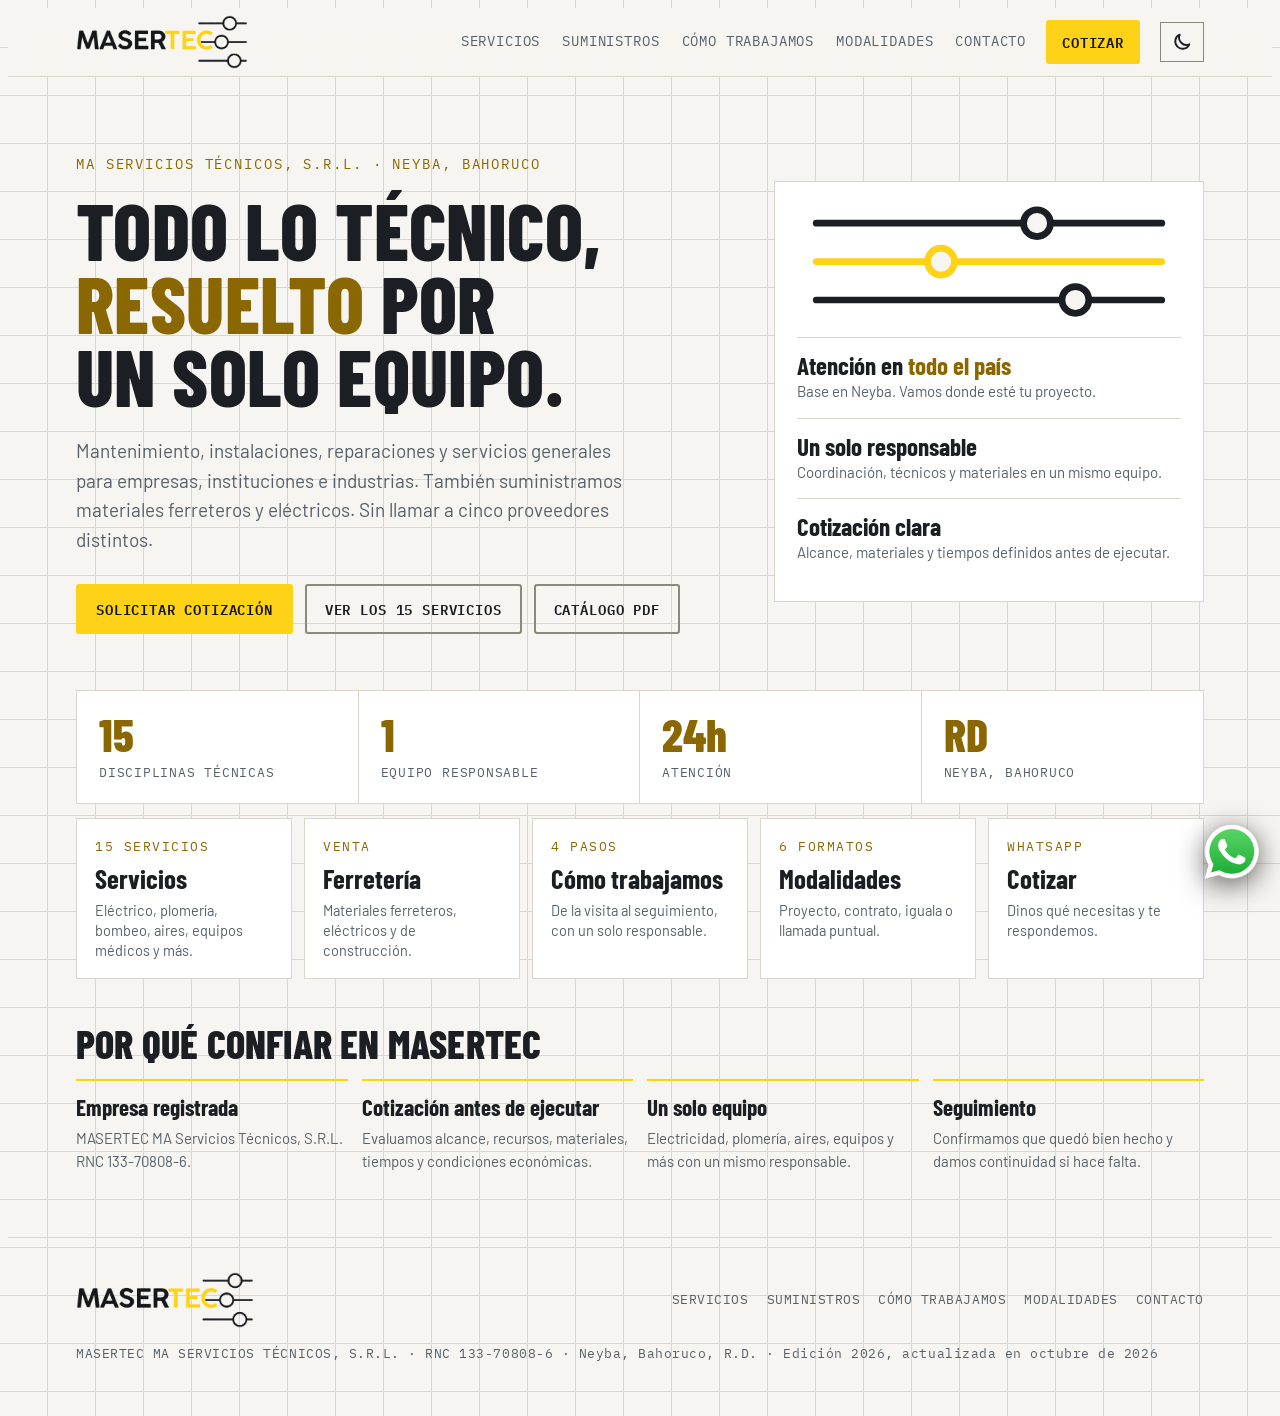
==== index.html @ 75957392 "Primera versión del sitio de MASERTEC Sitio multipágina (inicio, servicios, suministros, cómo trabaj" ====
<!doctype html>
<html lang="es">
<head>
<meta charset="utf-8">
<meta name="viewport" content="width=device-width,initial-scale=1,viewport-fit=cover">
<title>MASERTEC | Servicios técnicos y suministros en Neyba, Bahoruco</title>
<meta name="description" content="Mantenimiento eléctrico, plomería, aires acondicionados, bombas, soldadura y suministro de materiales ferreteros y eléctricos. Atención las 24 horas desde Neyba, Bahoruco, para todo el país.">
<link rel="canonical" href="https://TU-DOMINIO.netlify.app/">
<meta name="theme-color" content="#14171a">
<meta property="og:type" content="website">
<meta property="og:locale" content="es_DO">
<meta property="og:site_name" content="MASERTEC MA Servicios Técnicos">
<meta property="og:title" content="MASERTEC | Servicios técnicos y suministros en Neyba, Bahoruco">
<meta property="og:description" content="Mantenimiento eléctrico, plomería, aires acondicionados, bombas, soldadura y suministro de materiales ferreteros y eléctricos. Atención las 24 horas desde Neyba, Bahoruco, para todo el país.">
<meta property="og:url" content="https://TU-DOMINIO.netlify.app/">
<meta property="og:image" content="https://TU-DOMINIO.netlify.app/og-image.png">
<meta property="og:image:width" content="1200">
<meta property="og:image:height" content="630">
<meta name="twitter:card" content="summary_large_image">
<link rel="icon" type="image/png" href="favicon.png">
<link rel="apple-touch-icon" href="apple-touch-icon.png">
<script>try{var t=localStorage.getItem("mt-theme");if(t==="light"||t==="dark")document.documentElement.setAttribute("data-theme",t);}catch(e){}</script>
<link rel="preconnect" href="https://fonts.googleapis.com">
<link rel="preconnect" href="https://fonts.gstatic.com" crossorigin>
<link rel="stylesheet" href="https://fonts.googleapis.com/css2?family=Barlow+Condensed:wght@600;700;800&family=Barlow:wght@400;500;600&family=IBM+Plex+Mono:wght@400;500;600&display=swap">
<link rel="stylesheet" href="style.css">
<script type="application/ld+json">{"@context": "https://schema.org", "@type": "LocalBusiness", "name": "MASERTEC MA Servicios Técnicos, S.R.L.", "url": "https://TU-DOMINIO.netlify.app/", "logo": "https://TU-DOMINIO.netlify.app/logo-masertec-claro.png", "image": "https://TU-DOMINIO.netlify.app/og-image.png", "description": "Mantenimiento eléctrico, plomería, aires acondicionados, bombas, soldadura y suministro de materiales ferreteros y eléctricos. Atención las 24 horas desde Neyba, Bahoruco, para todo el país.", "telephone": "+1-829-365-7007", "email": "masertecma@gmail.com", "taxID": "133-70808-6", "address": {"@type": "PostalAddress", "streetAddress": "Calle San Bartolomé", "addressLocality": "Neyba", "addressRegion": "Bahoruco", "addressCountry": "DO"}, "areaServed": {"@type": "Country", "name": "República Dominicana"}, "openingHoursSpecification": {"@type": "OpeningHoursSpecification", "dayOfWeek": ["Monday", "Tuesday", "Wednesday", "Thursday", "Friday", "Saturday", "Sunday"], "opens": "00:00", "closes": "23:59"}}</script>
</head>
<body data-page="inicio">
<a class="skip" id="skip" href="#principal">Saltar al contenido</a>
<div class="sr" id="live" aria-live="polite"></div>

<header class="top">
  <div class="wrap">
    <a class="logo" href="index.html" aria-label="MASERTEC, ir al inicio">
      <img class="logo-img logo-d" src="logo-masertec.png" width="468" height="147" alt="MASERTEC">
      <img class="logo-img logo-l" src="logo-masertec-claro.png" width="468" height="147" alt="MASERTEC">
    </a>
    <nav class="nav" id="nav" aria-label="Secciones">
      <a href="servicios.html">Servicios</a><a href="suministros.html">Suministros</a><a href="como-trabajamos.html">Cómo trabajamos</a><a href="modalidades.html">Modalidades</a><a href="contacto.html">Contacto</a>
    </nav>
    <a class="btn" href="contacto.html">Cotizar</a>
    <button class="icon-btn" id="theme-btn" type="button" aria-label="Cambiar a modo claro"></button>
    <button class="menu-btn" id="menu-btn" type="button" aria-expanded="false" aria-controls="nav" aria-label="Abrir menú">
      <svg viewBox="0 0 24 24" width="22" height="22" fill="none" stroke="currentColor" stroke-width="2" stroke-linecap="round" aria-hidden="true"><path d="M4 7h16M4 12h16M4 17h16"/></svg>
    </button>
  </div>
</header>

<main id="principal" tabindex="-1">
  <div class="hero" id="inicio">
    <div class="wrap">
      <div class="grid">
        <div>
          <span class="eyebrow">MA Servicios Técnicos, S.R.L. · Neyba, Bahoruco</span>
          <h1>Todo lo técnico, <em>resuelto</em> por un solo equipo.</h1>
          <p class="lead">Mantenimiento, instalaciones, reparaciones y servicios generales para empresas, instituciones e industrias. También suministramos materiales ferreteros y eléctricos. Sin llamar a cinco proveedores distintos.</p>
          <div class="cta">
            <a class="btn" href="contacto.html">Solicitar cotización</a>
            <a class="btn ghost" href="servicios.html">Ver los 15 servicios</a>
            <a class="btn ghost pdf-dl" href="catalogo-masertec.pdf" target="_blank" rel="noopener">Catálogo PDF</a>
          </div>
        </div>
        <aside class="hero-card" aria-label="Respaldo de MASERTEC">
          <svg class="sliders" viewBox="0 0 400 120" role="img" aria-label="Controles deslizantes, símbolo de MASERTEC">
            <line x1="20" y1="20" x2="380" y2="20"/><circle class="k" cx="250" cy="20" r="14"/>
            <line class="acc" x1="20" y1="60" x2="380" y2="60"/><circle class="k k2 acc" cx="150" cy="60" r="14"/>
            <line x1="20" y1="100" x2="380" y2="100"/><circle class="k k3" cx="290" cy="100" r="14"/>
          </svg>
          <ul class="claims">
            <li><b>Atención en <em>todo el país</em></b><span>Base en Neyba. Vamos donde esté tu proyecto.</span></li>
            <li><b>Un solo responsable</b><span>Coordinación, técnicos y materiales en un mismo equipo.</span></li>
            <li><b>Cotización clara</b><span>Alcance, materiales y tiempos definidos antes de ejecutar.</span></li>
          </ul>
        </aside>
      </div>
      <div class="stats">
        <div class="stat"><b>15</b><span>disciplinas técnicas</span></div>
        <div class="stat"><b>1</b><span>equipo responsable</span></div>
        <div class="stat"><b>24h</b><span>atención</span></div>
        <div class="stat"><b>RD</b><span>Neyba, Bahoruco</span></div>
      </div>
      <nav class="explore" aria-label="Secciones del sitio">
        <a href="servicios.html"><i>15 servicios</i><b>Servicios</b><span>Eléctrico, plomería, bombeo, aires, equipos médicos y más.</span></a>
        <a href="suministros.html"><i>Venta</i><b>Ferretería</b><span>Materiales ferreteros, eléctricos y de construcción.</span></a>
        <a href="como-trabajamos.html"><i>4 pasos</i><b>Cómo trabajamos</b><span>De la visita al seguimiento, con un solo responsable.</span></a>
        <a href="modalidades.html"><i>6 formatos</i><b>Modalidades</b><span>Proyecto, contrato, iguala o llamada puntual.</span></a>
        <a href="contacto.html"><i>WhatsApp</i><b>Cotizar</b><span>Dinos qué necesitas y te respondemos.</span></a>
      </nav>
      <div class="trust">
        <h2 class="trust-h">Por qué confiar en MASERTEC</h2>
        <div class="trust-grid">
          <div><b>Empresa registrada</b><span>MASERTEC MA Servicios Técnicos, S.R.L. RNC 133-70808-6.</span></div>
          <div><b>Cotización antes de ejecutar</b><span>Evaluamos alcance, recursos, materiales, tiempos y condiciones económicas.</span></div>
          <div><b>Un solo equipo</b><span>Electricidad, plomería, aires, equipos y más con un mismo responsable.</span></div>
          <div><b>Seguimiento</b><span>Confirmamos que quedó bien hecho y damos continuidad si hace falta.</span></div>
        </div>
      </div>
    </div>
  </div>
</main>

<footer>
  <div class="wrap">
    <a class="logo" href="index.html" aria-label="MASERTEC, ir al inicio">
      <img class="logo-img logo-d" src="logo-masertec.png" width="468" height="147" alt="MASERTEC">
      <img class="logo-img logo-l" src="logo-masertec-claro.png" width="468" height="147" alt="MASERTEC">
    </a>
    <nav class="footnav" aria-label="Pie de página">
      <a href="servicios.html">Servicios</a><a href="suministros.html">Suministros</a><a href="como-trabajamos.html">Cómo trabajamos</a><a href="modalidades.html">Modalidades</a><a href="contacto.html">Contacto</a>
    </nav>
    <p>MASERTEC MA SERVICIOS TÉCNICOS, S.R.L. · RNC 133-70808-6 · Neyba, Bahoruco, R.D. · Edición 2026, actualizada en octubre de 2026</p>
  </div>
</footer>

<div class="dock" id="dock">
  <div class="toast" id="toast" hidden><span id="toast-msg"></span><a href="contacto.html">Ver mi cotización</a></div>
  <div class="qbar" id="qbar" role="region" aria-label="Mi cotización" hidden>
    <span class="qinfo"><b id="qn">0</b><span id="qlabel">elegidos</span></span>
    <a class="btn" href="contacto.html">Cotizar</a>
  </div>
</div>

<div class="wa"><a class="wa-btn" href="https://wa.me/18293657007?text=Hola%2C%20quisiera%20informaci%C3%B3n%20sobre%20sus%20servicios." target="_blank" rel="noopener" aria-label="Escribir por WhatsApp" title="Escribir por WhatsApp">
  <img src="whatsapp.png" width="64" height="64" alt="" aria-hidden="true">
</a></div>

<script src="app.js" defer></script>
</body>
</html>
---- style.css ----
/* Layout: banda oscura de plano técnico, rejilla sutil de fondo, tarjetas de servicio con código MST y una sola acción por tarjeta (agregar a cotización). */
:root{
  --bg:#14171a;
  --panel:#1b1f23;
  --panel-2:#22272c;
  --line:#2f363c;
  --ctl:#4b565e;
  --fg:#eceae4;
  --muted:#a2abb2;
  --accent:#fdd217;
  --accent-ink:#fdd217;
  --accent-hover:#ffe14d;
  --on-accent:#14171a;
  --ok:#7fd6a0;
  --err:#ff8a7a;
  --top-bg:rgba(20,23,26,.94);
  --focus-ring:rgba(253,210,23,.35);
  --shadow:rgba(0,0,0,.5);
  --logo-d:block;
  --logo-l:none;
  --f-display:"Barlow Condensed","Arial Narrow",Arial,sans-serif;
  --f-body:"Barlow","Helvetica Neue",Arial,sans-serif;
  --f-mono:"IBM Plex Mono",ui-monospace,Menlo,Consolas,monospace;
  color-scheme:dark;
}
@media (prefers-color-scheme: light){
  :root:not([data-theme="dark"]){
    --bg:#f6f5f1;--panel:#ffffff;--panel-2:#ecebe5;--line:#d9d6cc;--ctl:#8c887a;--fg:#1b1f23;--muted:#55606a;
    --accent:#fdd217;--accent-ink:#8a6700;--accent-hover:#e8bf00;--on-accent:#14171a;
    --ok:#1d7a45;--err:#b3261e;--top-bg:rgba(246,245,241,.94);--focus-ring:rgba(138,103,0,.35);--shadow:rgba(20,23,26,.18);
    --logo-d:none;--logo-l:block;color-scheme:light;
  }
}
:root[data-theme="light"]{
  --bg:#f6f5f1;--panel:#ffffff;--panel-2:#ecebe5;--line:#d9d6cc;--ctl:#8c887a;--fg:#1b1f23;--muted:#55606a;
  --accent:#fdd217;--accent-ink:#8a6700;--accent-hover:#e8bf00;--on-accent:#14171a;
  --ok:#1d7a45;--err:#b3261e;--top-bg:rgba(246,245,241,.94);--focus-ring:rgba(138,103,0,.35);--shadow:rgba(20,23,26,.18);
  --logo-d:none;--logo-l:block;color-scheme:light;
}
*{box-sizing:border-box}
[hidden]{display:none!important}
[data-view]:focus{outline:none}
html{scroll-behavior:smooth;scroll-padding-top:84px}
body{
  background:var(--bg);color:var(--fg);font-family:var(--f-body);font-size:17px;line-height:1.55;
  background-image:linear-gradient(var(--line) 1px,transparent 1px),linear-gradient(90deg,var(--line) 1px,transparent 1px);
  background-size:48px 48px;background-position:-1px -1px;
  background-attachment:scroll;
}
body::before{content:"";position:fixed;inset:0 0 auto;height:env(safe-area-inset-top,0px);background:var(--bg);z-index:30}
.wrap{max-width:1160px;margin:0 auto;padding-left:max(16px,env(safe-area-inset-left,0px));padding-right:max(16px,env(safe-area-inset-right,0px))}
a{color:inherit}
:focus-visible{outline:3px solid var(--accent);outline-offset:3px}
h1,h2,h3{font-family:var(--f-display);line-height:1;margin:0;text-wrap:balance;letter-spacing:.005em}
.eyebrow{font-family:var(--f-mono);font-size:13.5px;letter-spacing:.14em;text-transform:uppercase;color:var(--accent-ink)}
.mono{font-family:var(--f-mono)}

/* header */
.top{position:sticky;top:env(safe-area-inset-top,0px);z-index:20;background:var(--top-bg);border-bottom:1px solid var(--line);backdrop-filter:blur(6px)}
.top .wrap{display:flex;flex-wrap:wrap;align-items:center;gap:6px 20px;min-height:68px}
.logo{display:flex;align-items:center;gap:10px;text-decoration:none;flex:none}
.logo .word{font-family:var(--f-logo);font-weight:800;font-size:23px;letter-spacing:-.01em;line-height:1}
.logo .word i{font-style:normal;color:var(--accent-ink)}
.logo-img{display:block;height:54px;width:auto;max-width:100%}
footer .logo-img{height:56px}
.nav{display:flex;gap:22px;margin-left:auto;font-family:var(--f-mono);font-size:14px;letter-spacing:.06em;text-transform:uppercase}
.nav a{text-decoration:none;color:var(--muted);padding:6px 0}
.nav a:hover{color:var(--fg)}
.btn{display:inline-flex;align-items:center;justify-content:center;gap:8px;font-family:var(--f-mono);font-weight:600;font-size:14px;letter-spacing:.06em;text-transform:uppercase;text-decoration:none;background:var(--accent);color:var(--on-accent);border:2px solid var(--accent);padding:12px 18px;border-radius:3px;cursor:pointer;min-height:44px}
.btn:hover{background:var(--accent-hover);border-color:var(--accent-hover)}
.btn.ghost{background:transparent;color:var(--fg);border-color:var(--ctl)}
.btn.ghost:hover{border-color:var(--accent);color:var(--accent-ink);background:transparent}
.top .btn{margin-left:0;padding:9px 14px;min-height:40px}

/* hero */
.hero{padding-block:72px 64px;border-bottom:1px solid var(--line)}
.hero .grid{display:grid;grid-template-columns:minmax(0,1.5fr) minmax(0,1fr);gap:48px;align-items:center}
.hero h1{font-size:clamp(42px,6.2vw,84px);font-weight:800;text-transform:uppercase;line-height:.92;margin:18px 0 24px}
.hero h1 em{font-style:normal;color:var(--accent-ink)}
.hero p.lead{font-size:19px;color:var(--muted);max-width:52ch;margin:0 0 30px}
.hero .cta{display:flex;flex-wrap:wrap;gap:12px}
.sliders{width:100%;max-width:380px;justify-self:end}
.sliders line{stroke:var(--fg);stroke-width:7;stroke-linecap:round}
.sliders circle{fill:var(--bg);stroke:var(--fg);stroke-width:7}
.sliders .k{animation:slide 7s ease-in-out infinite alternate}
.sliders .k2{animation-delay:-2.3s;animation-duration:9s}
.sliders .k3{animation-delay:-4.6s;animation-duration:8s}
@keyframes slide{from{transform:translateX(-70px)}to{transform:translateX(60px)}}
.sliders .acc{stroke:var(--accent)}
.stats{display:grid;grid-template-columns:repeat(4,minmax(0,1fr));margin-top:56px;border:1px solid var(--line);background:var(--panel)}
.stat{padding:20px 22px;border-right:1px solid var(--line)}
.stat:last-child{border-right:0}
.stat b{display:block;font-family:var(--f-display);font-weight:800;font-size:46px;line-height:1;color:var(--accent-ink)}
.stat span{font-family:var(--f-mono);font-size:13px;letter-spacing:.06em;text-transform:uppercase;color:var(--muted)}

/* sections */
section{padding-block:76px;border-bottom:1px solid var(--line)}
.sec-head{display:flex;flex-wrap:wrap;align-items:end;justify-content:space-between;gap:16px 40px;margin-bottom:36px}
.sec-head h2,.sec-head h1{font-size:clamp(34px,5vw,56px);font-weight:800;text-transform:uppercase;margin-top:10px}
.sec-head p{margin:0;max-width:44ch;color:var(--muted)}

.cards{display:grid;grid-template-columns:repeat(3,minmax(0,1fr));gap:14px;align-items:start}
.card{background:var(--panel);border:1px solid var(--line);padding:20px 20px 18px;display:flex;flex-direction:column;gap:10px;min-width:0}
.card .code{font-family:var(--f-mono);font-size:13px;letter-spacing:.1em;color:var(--accent-ink)}
.card h3{font-size:24px;font-weight:700}
.card p{margin:0;color:var(--muted);font-size:15.5px}
.tags{display:flex;flex-wrap:wrap;gap:6px;margin-top:auto;padding-top:6px}
.tags span{font-family:var(--f-mono);font-size:12.5px;letter-spacing:.06em;text-transform:uppercase;background:var(--panel-2);color:var(--muted);padding:3px 8px}
.add{margin-top:6px;align-self:flex-start;font-family:var(--f-mono);font-size:13.5px;letter-spacing:.05em;text-transform:uppercase;background:transparent;color:var(--fg);border:1px solid var(--ctl);padding:9px 12px;cursor:pointer;min-height:40px}
.add:hover{border-color:var(--accent);color:var(--accent-ink)}
.add[aria-pressed="true"]{background:var(--accent);color:var(--on-accent);border-color:var(--accent)}
.group-label{grid-column:1/-1;font-family:var(--f-mono);font-size:13.5px;letter-spacing:.14em;text-transform:uppercase;color:var(--muted);padding:10px 0 0;border-top:1px solid var(--line);margin-top:10px}
.group-label:first-child{border-top:0;margin-top:0;padding-top:0}

/* suministros */
.supply{display:grid;grid-template-columns:repeat(2,minmax(0,1fr));gap:14px}
.box{background:var(--panel);border:1px solid var(--line);padding:26px}
.box h3{font-size:30px;font-weight:700;margin-bottom:6px}
.box>p{margin:0 0 16px;color:var(--muted)}
.box ul{list-style:none;margin:0;padding:0;display:grid;grid-template-columns:repeat(2,minmax(0,1fr));gap:8px 18px}
.box li{position:relative;padding-left:20px;font-size:15.5px}
.box li::before{content:"";position:absolute;left:0;top:.62em;width:10px;height:3px;background:var(--accent)}
.supply-note{margin-top:14px;padding:18px 22px;border:1px solid var(--line);border-left:4px solid var(--accent);background:var(--panel);display:flex;flex-wrap:wrap;gap:12px 24px;align-items:center;justify-content:space-between}
.supply-note p{margin:0;max-width:62ch}

/* proceso */
.steps{display:grid;grid-template-columns:repeat(4,minmax(0,1fr));gap:0;border:1px solid var(--line);background:var(--panel)}
.step{padding:24px;border-right:1px solid var(--line);position:relative;min-width:0}
.step:last-child{border-right:0}
.step .n{font-family:var(--f-mono);font-size:13.5px;letter-spacing:.14em;color:var(--accent-ink)}
.step h3{font-size:28px;font-weight:700;margin:10px 0 8px}
.step p{margin:0;color:var(--muted);font-size:15.5px}
.callout{margin-top:14px;background:var(--panel-2);border-left:4px solid var(--accent);padding:24px 28px;font-family:var(--f-display);font-size:clamp(26px,3.6vw,40px);font-weight:600;line-height:1.1}
.callout em{font-style:normal;color:var(--accent-ink)}

/* modalidades + sectores */
.two{display:grid;grid-template-columns:minmax(0,1.1fr) minmax(0,1fr);gap:14px;align-items:start}
.mods{display:grid;gap:10px}
.mod{background:var(--panel);border:1px solid var(--line);padding:16px 20px;display:flex;flex-direction:column;gap:2px}
.mod b{font-weight:600;font-size:17px}
.mod span{color:var(--muted);font-size:15px}
.sect{background:var(--panel);border:1px solid var(--line);padding:26px}
.sect h3{font-size:30px;font-weight:700;margin-bottom:14px}
.sect dl{margin:0;display:grid;gap:14px}
.sect dt{font-weight:600}
.sect dd{margin:2px 0 0;color:var(--muted);font-size:15.5px}
.foot-note{margin-top:14px;font-size:14px;color:var(--muted);border-left:3px solid var(--line);padding-left:12px}

/* contacto */
.contact{display:grid;grid-template-columns:minmax(0,1.2fr) minmax(0,1fr);gap:14px;align-items:start}
form{background:var(--panel);border:1px solid var(--line);padding:26px;display:grid;gap:16px}
.row{display:grid;grid-template-columns:repeat(2,minmax(0,1fr));gap:16px}
label{display:grid;gap:6px;font-family:var(--f-mono);font-size:13px;letter-spacing:.1em;text-transform:uppercase;color:var(--muted);min-width:0}
input,select,textarea{font:inherit;font-family:var(--f-body);font-size:16px;letter-spacing:0;text-transform:none;color:var(--fg);background:var(--bg);border:1px solid var(--ctl);padding:11px 12px;border-radius:2px;width:100%;min-width:0}
textarea{min-height:104px;resize:vertical}
input:focus,select:focus,textarea:focus{border-color:var(--accent);outline:none;box-shadow:0 0 0 2px var(--focus-ring)}
.picked{display:flex;flex-wrap:wrap;gap:8px;min-height:40px;align-items:center}
.picked .empty{font-family:var(--f-body);font-size:15px;text-transform:none;letter-spacing:0;color:var(--muted)}
.chip{display:inline-flex;align-items:center;gap:8px;background:var(--accent);color:var(--on-accent);font-family:var(--f-mono);font-size:13px;letter-spacing:.04em;padding:6px 6px 6px 10px;border:0;cursor:pointer;text-transform:none}
.chip span{font-size:15px;line-height:1;padding:0 4px}
.result{display:grid;gap:12px;border:1px solid var(--accent);padding:16px;background:var(--bg)}
.result pre{margin:0;white-space:pre-wrap;word-break:break-word;font-family:var(--f-mono);font-size:13.5px;color:var(--fg)}
.result .acts{display:flex;flex-wrap:wrap;gap:10px}
.result small{color:var(--muted);font-size:14px}
.info{display:grid;gap:14px}
.info .box h3{font-size:26px}
.kv{display:grid;gap:14px;margin:0}
.kv div{border-top:1px solid var(--line);padding-top:12px}
.kv dt{font-family:var(--f-mono);font-size:13px;letter-spacing:.12em;text-transform:uppercase;color:var(--accent-ink)}
.kv dd{margin:3px 0 0;font-size:18px;user-select:all;overflow-wrap:anywhere}
.kv dd small{display:block;color:var(--muted);font-size:14px;user-select:auto}
.copy{margin-left:10px;font-family:var(--f-mono);font-size:12.5px;letter-spacing:.05em;text-transform:uppercase;background:transparent;color:var(--muted);border:1px solid var(--ctl);padding:8px 11px;min-height:38px;cursor:pointer;vertical-align:middle;user-select:none}
.copy:hover{color:var(--accent-ink);border-color:var(--accent)}
a.copy{text-decoration:none;display:inline-block}
.maplink{display:inline-block;margin-top:2px;padding:10px 0;font-family:var(--f-mono);font-size:13px;letter-spacing:.04em;color:var(--accent-ink);text-underline-offset:4px}
.pdf-row{margin:18px 0 0}
.pdf-row .btn{width:100%}
.stamp{margin:14px 0 0;font-size:13.5px;color:var(--muted)}
.lbl{display:block;margin-bottom:8px;font-family:var(--f-mono);font-size:13px;letter-spacing:.1em;text-transform:uppercase;color:var(--muted)}
.privacy{border-top:1px solid var(--line);padding-top:12px;font-size:14.5px;color:var(--muted)}
.privacy summary{cursor:pointer;font-family:var(--f-mono);font-size:13px;letter-spacing:.06em;text-transform:uppercase;color:var(--fg);padding:6px 0}
.privacy p{margin:8px 0 0}
.privacy b{color:var(--fg);font-weight:600}
.saved{font-family:var(--f-mono);font-size:12.5px;letter-spacing:.04em;color:var(--ok)}

/* vistas independientes */
.nav a[aria-current="page"]{color:var(--accent-ink);box-shadow:inset 0 -2px 0 var(--accent)}
.explore{display:grid;grid-template-columns:repeat(5,minmax(0,1fr));gap:12px;margin-top:14px}
.explore a{background:var(--panel);border:1px solid var(--line);padding:18px;text-decoration:none;display:flex;flex-direction:column;gap:8px;min-width:0}
.explore a:hover{border-color:var(--accent)}
.explore i{font-style:normal;font-family:var(--f-mono);font-size:12.5px;letter-spacing:.12em;text-transform:uppercase;color:var(--accent-ink)}
.explore b{font-family:var(--f-display);font-size:27px;font-weight:700;line-height:1}
.explore span{color:var(--muted);font-size:14.5px;line-height:1.4}
.pager{display:flex;justify-content:space-between;gap:12px;margin-top:48px;padding-top:24px;border-top:1px solid var(--line)}
.pager a{display:flex;flex-direction:column;gap:2px;text-decoration:none;font-family:var(--f-display);font-size:24px;font-weight:700;line-height:1.1;padding:12px 16px;border:1px solid var(--line);background:var(--panel);min-width:0}
.pager a span{font-family:var(--f-mono);font-size:12.5px;letter-spacing:.12em;text-transform:uppercase;color:var(--muted);font-weight:400}
.pager .next{text-align:right;margin-left:auto}
.pager a:hover{border-color:var(--accent);color:var(--accent-ink)}
.menu-btn{display:none;align-items:center;justify-content:center;width:44px;height:40px;background:transparent;color:var(--fg);border:1px solid var(--ctl);cursor:pointer}
.menu-btn:hover{border-color:var(--accent);color:var(--accent-ink)}
.hero-card{background:var(--panel);border:1px solid var(--line);padding:22px;display:grid;gap:18px;justify-self:end;width:100%;max-width:430px}
.hero-card .sliders{max-width:none;justify-self:stretch}
.claims{list-style:none;margin:0;padding:0;display:grid}
.claims li{padding:14px 0;border-top:1px solid var(--line);display:grid;gap:2px}
.claims b{font-family:var(--f-display);font-size:25px;font-weight:700;line-height:1.05}
.claims b em{font-style:normal;color:var(--accent-ink)}
.claims span{color:var(--muted);font-size:15px}
.trust{margin-top:44px}
.trust-h{font-size:clamp(28px,4vw,40px);font-weight:800;text-transform:uppercase;margin-bottom:16px}
.trust-grid{display:grid;grid-template-columns:repeat(4,minmax(0,1fr));gap:14px}
.trust-grid>div{padding-top:14px;border-top:2px solid var(--accent);display:grid;gap:6px;align-content:start;min-width:0}
.trust-grid b{font-family:var(--f-display);font-size:23px;font-weight:700;line-height:1.1}
.trust-grid span{color:var(--muted);font-size:15px}
.filters{display:grid;gap:14px;margin-bottom:22px}
.filters input[type=search]{max-width:520px}
.fchips{display:flex;flex-wrap:wrap;gap:8px}
.fchip{font-family:var(--f-mono);font-size:13px;letter-spacing:.05em;text-transform:uppercase;background:transparent;color:var(--fg);border:1px solid var(--ctl);padding:9px 14px;cursor:pointer;min-height:40px}
.fchip:hover{border-color:var(--accent);color:var(--accent-ink)}
.fchip[aria-pressed="true"]{background:var(--accent);color:var(--on-accent);border-color:var(--accent)}
.count{margin:0;font-family:var(--f-mono);font-size:13px;color:var(--muted);letter-spacing:.04em}
.empty-msg{padding:22px;border:1px dashed var(--line);color:var(--muted);margin:14px 0 0}
.card-top{display:flex;align-items:flex-start;gap:12px}
.ico{width:44px;height:44px;background:var(--panel-2);border:1px solid var(--line);display:flex;align-items:center;justify-content:center;flex:none}
.ico svg{width:24px;height:24px;fill:none;stroke:var(--accent-ink);stroke-width:1.8;stroke-linecap:round;stroke-linejoin:round}
.err{color:var(--err);font-family:var(--f-body);font-size:14.5px;letter-spacing:0;text-transform:none}
.ready{font-family:var(--f-display);font-size:26px;line-height:1.1;color:var(--accent-ink)}
.sec-head .btn{flex:none}
.opts{display:grid;gap:14px;border:1px solid var(--line);padding:14px;max-height:320px;overflow:auto;background:var(--bg)}
.opts h4{margin:0 0 8px;font-family:var(--f-mono);font-size:13px;letter-spacing:.1em;text-transform:uppercase;color:var(--muted);font-weight:400}
.optrow{display:flex;flex-wrap:wrap;gap:8px}
.opt{font-family:var(--f-body);font-size:15px;color:var(--fg);background:transparent;border:1px solid var(--ctl);padding:8px 12px;cursor:pointer;min-height:40px;text-align:left}
.opt:hover{border-color:var(--accent)}
.opt[aria-pressed="true"]{background:var(--accent);color:var(--on-accent);border-color:var(--accent)}
.opt[aria-pressed="true"]::before{content:"\2713  "}

/* ronda 2: compactas, problemas, materiales, dock, tema */
.ct{min-width:0;display:grid;gap:2px}
.ct .code{display:block}
.card .short{color:var(--fg);font-size:16px}
.more{border-top:1px solid var(--line);padding-top:4px}
.more summary{list-style:none;cursor:pointer;font-family:var(--f-mono);font-size:13px;letter-spacing:.06em;text-transform:uppercase;color:var(--accent-ink);padding:8px 0;min-height:38px;display:flex;align-items:center;gap:8px}
.more summary::-webkit-details-marker{display:none}
.more summary::before{content:"+";font-size:17px;line-height:1;width:12px}
.more[open] summary::before{content:"\2212"}
.more .c{display:none}
.more[open] .o{display:none}
.more[open] .c{display:inline}
.more>p{margin:2px 0 8px}
.prob{display:grid;gap:10px}
.prob .lbl{margin:0}
.fchip.pchip{text-transform:none;letter-spacing:0;font-family:var(--f-body);font-size:15.5px}
.supply{align-items:start}
.mat-h{display:flex;align-items:center;gap:12px;margin-bottom:8px}
.mat-h h3{margin:0}
.box .add{margin-top:18px}
.skip{position:absolute;left:12px;top:-90px;z-index:60;background:var(--accent);color:var(--on-accent);padding:12px 16px;font-family:var(--f-mono);font-weight:600;font-size:14px;text-decoration:none;text-transform:uppercase;letter-spacing:.05em}
.skip:focus{top:calc(8px + env(safe-area-inset-top,0px))}
.sr{position:absolute;width:1px;height:1px;overflow:hidden;clip:rect(0 0 0 0);white-space:nowrap}
.icon-btn{display:inline-flex;align-items:center;justify-content:center;width:44px;height:40px;background:transparent;color:var(--fg);border:1px solid var(--ctl);cursor:pointer;flex:none}
.icon-btn:hover{border-color:var(--accent);color:var(--accent-ink)}
.logo-d{display:var(--logo-d)}
.logo-l{display:var(--logo-l)}
.anim [data-view]:not([hidden]){animation:viewin .22s ease-out}
@keyframes viewin{from{opacity:0;transform:translateY(8px)}to{opacity:1;transform:none}}
.dock{position:fixed;z-index:24;left:max(16px,env(safe-area-inset-left,0px));bottom:calc(16px + env(safe-area-inset-bottom,0px));width:min(520px,calc(100% - max(16px,env(safe-area-inset-left,0px)) - max(16px,env(safe-area-inset-right,0px)) - 80px));display:grid;gap:8px}
.qbar{background:var(--panel);border:1px solid var(--accent);padding:6px 6px 6px 16px;display:flex;align-items:center;justify-content:space-between;gap:10px;box-shadow:0 8px 28px var(--shadow)}
.qinfo{font-family:var(--f-mono);font-size:13.5px;letter-spacing:.04em;text-transform:uppercase}
.qinfo b{font-family:var(--f-display);font-size:26px;color:var(--accent-ink);margin-right:4px;vertical-align:-2px}
.qbar .btn{padding:8px 14px;min-height:44px}
.toast{background:var(--fg);color:var(--bg);padding:12px 14px;display:flex;gap:14px;align-items:center;justify-content:space-between;font-size:15px;line-height:1.35;box-shadow:0 8px 28px var(--shadow);animation:toastin .18s ease-out}
.toast a{color:var(--bg);font-family:var(--f-mono);font-size:12.5px;letter-spacing:.05em;text-transform:uppercase;white-space:nowrap;text-underline-offset:4px;padding:8px 0}
@keyframes toastin{from{opacity:0;transform:translateY(6px)}to{opacity:1;transform:none}}
body.has-qbar{padding-bottom:84px}

footer{padding-block:34px 44px}
footer .wrap{display:flex;flex-wrap:wrap;gap:16px 40px;justify-content:space-between;align-items:center}
footer p{margin:0;font-family:var(--f-mono);font-size:13px;letter-spacing:.04em;color:var(--muted)}

/* whatsapp flotante */
.wa{position:fixed;right:max(16px,env(safe-area-inset-right,0px));bottom:calc(16px + env(safe-area-inset-bottom,0px));z-index:25}
.wa-btn{display:block;width:64px;height:64px;border-radius:50%;filter:drop-shadow(0 6px 14px rgba(0,0,0,.6));transition:transform .15s}
.wa-btn:hover{transform:scale(1.08)}
.wa-btn img{display:block;width:64px;height:64px}

@media (max-width:980px){
  .nav{display:none;order:3;width:100%;margin-left:0;flex-direction:column;gap:0;padding:2px 0 10px}
  .top.open .nav{display:flex}
  .nav a{padding:13px 4px;border-bottom:1px solid var(--line);font-size:15px}
  .nav a[aria-current="page"]{box-shadow:none}
  .menu-btn{display:inline-flex}
  .hero-card{justify-self:stretch;max-width:none}
  .trust-grid{grid-template-columns:repeat(2,minmax(0,1fr))}
  .explore{grid-template-columns:repeat(2,minmax(0,1fr))}
  .top .btn{margin-left:auto}
  .hero .grid{grid-template-columns:minmax(0,1fr)}
  .sliders{justify-self:start;max-width:300px}
  .cards{grid-template-columns:repeat(2,minmax(0,1fr))}
  .steps{grid-template-columns:repeat(2,minmax(0,1fr))}
  .step:nth-child(2){border-right:0}
  .step:nth-child(-n+2){border-bottom:1px solid var(--line)}
  .two,.contact,.supply{grid-template-columns:minmax(0,1fr)}
}
@media (max-width:620px){
  body{font-size:16px}
  .hero{padding-block:44px 44px}
  section{padding-block:52px}
  .cards,.explore{grid-template-columns:minmax(0,1fr)}
  .pager a{font-size:20px;padding:10px 12px}
  .trust-grid{grid-template-columns:minmax(0,1fr)}
  .stats{grid-template-columns:repeat(2,minmax(0,1fr))}
  .stat:nth-child(2){border-right:0}
  .stat:nth-child(-n+2){border-bottom:1px solid var(--line)}
  .steps{grid-template-columns:minmax(0,1fr)}
  .step{border-right:0;border-bottom:1px solid var(--line)}
  .step:last-child{border-bottom:0}
  .box ul,.row{grid-template-columns:minmax(0,1fr)}
  .top .btn{padding:8px 11px;font-size:12px}
  .top .wrap{gap:6px 8px}
  .logo-img{height:40px}
  .qbar .btn{font-size:13px}
  footer{padding-bottom:96px}
}
@media (max-width:340px){
  .top .wrap>.btn{display:none}
}
@media (prefers-reduced-motion:reduce){
  .sliders .k,.toast{animation:none}
  .anim [data-view]:not([hidden]){animation:none}
  html{scroll-behavior:auto}
}

/* paquete multipágina */
.hp{position:absolute;left:-9999px;width:1px;height:1px;overflow:hidden}
main:focus{outline:none}
.req{color:var(--accent-ink)}
.notice{margin:0;padding:12px 14px;border-left:4px solid var(--err);background:var(--bg);color:var(--fg);font-size:15px}
.thanks{padding-block:96px;text-align:center}
.thanks .wrap{display:grid;gap:18px;justify-items:center}
.thanks h1{font-size:clamp(30px,7vw,72px);font-weight:800;text-transform:uppercase;line-height:.95;overflow-wrap:anywhere}
.thanks p{max-width:52ch;color:var(--muted);margin:0}
.thanks .cta{display:flex;flex-wrap:wrap;gap:12px;justify-content:center;margin-top:8px}
.footnav{display:flex;flex-wrap:wrap;gap:6px 18px;font-family:var(--f-mono);font-size:13px;letter-spacing:.04em;text-transform:uppercase}
.footnav a{color:var(--muted);text-decoration:none;padding:8px 0}
.footnav a:hover{color:var(--accent-ink)}
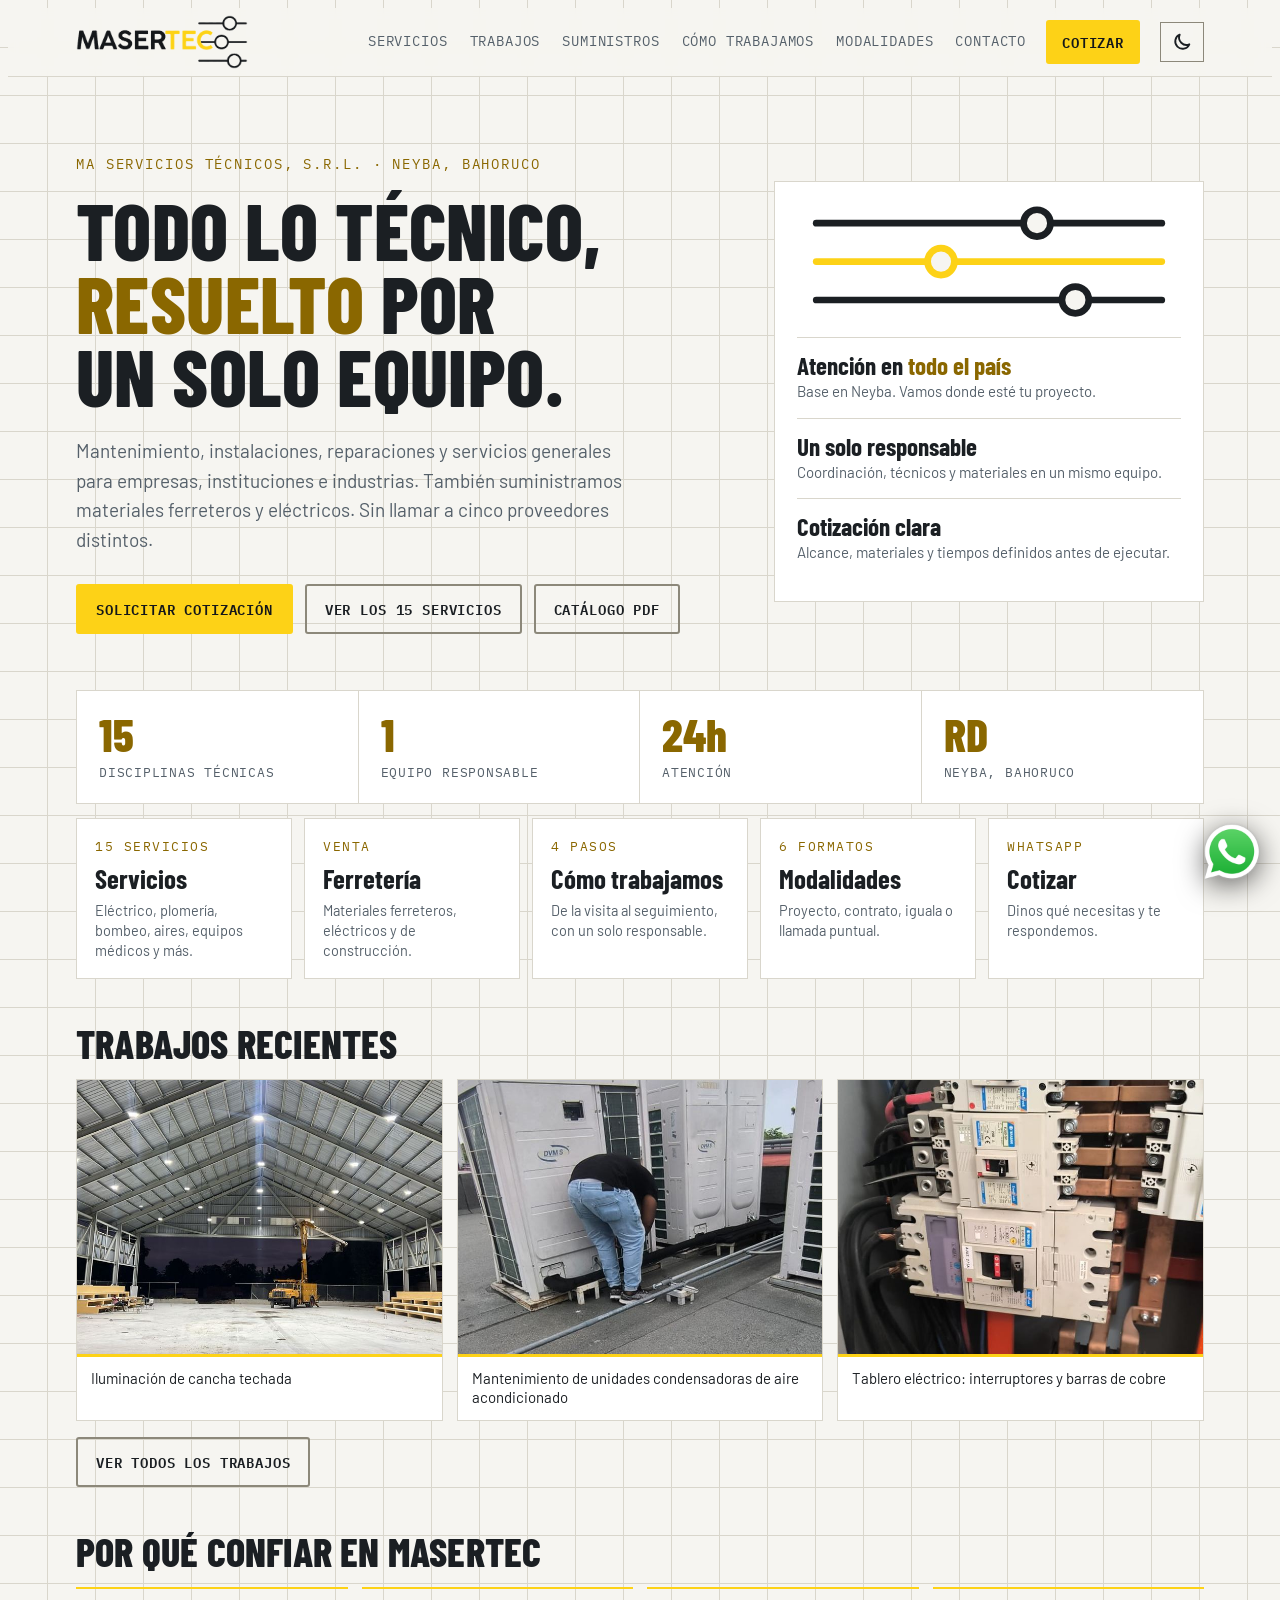
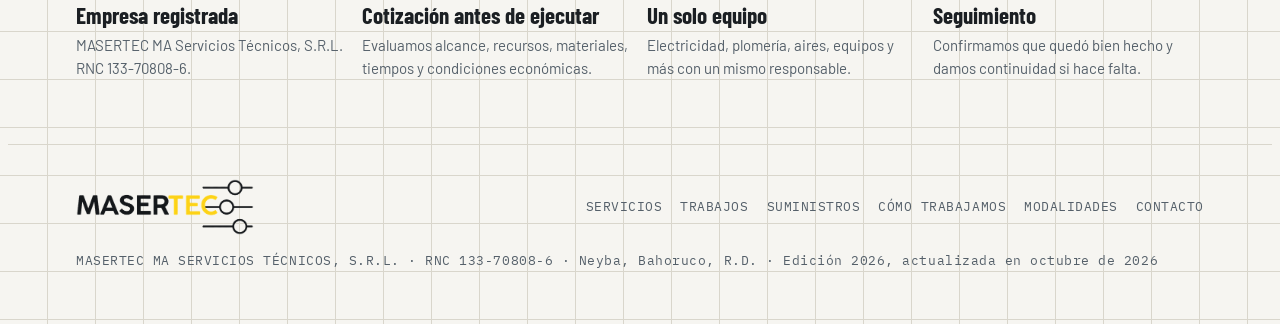
==== commit 6b8a6b00: "Agregar página de trabajos realizados con galería y adelanto en el inicio Nueve fotos de trabajos (m" ====
--- a/index.html
+++ b/index.html
@@ -5,15 +5,15 @@
 <meta name="viewport" content="width=device-width,initial-scale=1,viewport-fit=cover">
 <title>MASERTEC | Servicios técnicos y suministros en Neyba, Bahoruco</title>
 <meta name="description" content="Mantenimiento eléctrico, plomería, aires acondicionados, bombas, soldadura y suministro de materiales ferreteros y eléctricos. Atención las 24 horas desde Neyba, Bahoruco, para todo el país.">
-<link rel="canonical" href="https://TU-DOMINIO.netlify.app/">
+<link rel="canonical" href="https://masertec.netlify.app/">
 <meta name="theme-color" content="#14171a">
 <meta property="og:type" content="website">
 <meta property="og:locale" content="es_DO">
 <meta property="og:site_name" content="MASERTEC MA Servicios Técnicos">
 <meta property="og:title" content="MASERTEC | Servicios técnicos y suministros en Neyba, Bahoruco">
 <meta property="og:description" content="Mantenimiento eléctrico, plomería, aires acondicionados, bombas, soldadura y suministro de materiales ferreteros y eléctricos. Atención las 24 horas desde Neyba, Bahoruco, para todo el país.">
-<meta property="og:url" content="https://TU-DOMINIO.netlify.app/">
-<meta property="og:image" content="https://TU-DOMINIO.netlify.app/og-image.png">
+<meta property="og:url" content="https://masertec.netlify.app/">
+<meta property="og:image" content="https://masertec.netlify.app/og-image.png">
 <meta property="og:image:width" content="1200">
 <meta property="og:image:height" content="630">
 <meta name="twitter:card" content="summary_large_image">
@@ -23,8 +23,8 @@
 <link rel="preconnect" href="https://fonts.googleapis.com">
 <link rel="preconnect" href="https://fonts.gstatic.com" crossorigin>
 <link rel="stylesheet" href="https://fonts.googleapis.com/css2?family=Barlow+Condensed:wght@600;700;800&family=Barlow:wght@400;500;600&family=IBM+Plex+Mono:wght@400;500;600&display=swap">
-<link rel="stylesheet" href="style.css">
-<script type="application/ld+json">{"@context": "https://schema.org", "@type": "LocalBusiness", "name": "MASERTEC MA Servicios Técnicos, S.R.L.", "url": "https://TU-DOMINIO.netlify.app/", "logo": "https://TU-DOMINIO.netlify.app/logo-masertec-claro.png", "image": "https://TU-DOMINIO.netlify.app/og-image.png", "description": "Mantenimiento eléctrico, plomería, aires acondicionados, bombas, soldadura y suministro de materiales ferreteros y eléctricos. Atención las 24 horas desde Neyba, Bahoruco, para todo el país.", "telephone": "+1-829-365-7007", "email": "masertecma@gmail.com", "taxID": "133-70808-6", "address": {"@type": "PostalAddress", "streetAddress": "Calle San Bartolomé", "addressLocality": "Neyba", "addressRegion": "Bahoruco", "addressCountry": "DO"}, "areaServed": {"@type": "Country", "name": "República Dominicana"}, "openingHoursSpecification": {"@type": "OpeningHoursSpecification", "dayOfWeek": ["Monday", "Tuesday", "Wednesday", "Thursday", "Friday", "Saturday", "Sunday"], "opens": "00:00", "closes": "23:59"}}</script>
+<link rel="stylesheet" href="style.css?v=0ffc89d5">
+<script type="application/ld+json">{"@context": "https://schema.org", "@type": "LocalBusiness", "name": "MASERTEC MA Servicios Técnicos, S.R.L.", "url": "https://masertec.netlify.app/", "logo": "https://masertec.netlify.app/logo-masertec-claro.png", "image": "https://masertec.netlify.app/og-image.png", "description": "Mantenimiento eléctrico, plomería, aires acondicionados, bombas, soldadura y suministro de materiales ferreteros y eléctricos. Atención las 24 horas desde Neyba, Bahoruco, para todo el país.", "telephone": "+1-829-365-7007", "email": "masertecma@gmail.com", "taxID": "133-70808-6", "address": {"@type": "PostalAddress", "streetAddress": "Calle San Bartolomé", "addressLocality": "Neyba", "addressRegion": "Bahoruco", "addressCountry": "DO"}, "areaServed": {"@type": "Country", "name": "República Dominicana"}, "openingHoursSpecification": {"@type": "OpeningHoursSpecification", "dayOfWeek": ["Monday", "Tuesday", "Wednesday", "Thursday", "Friday", "Saturday", "Sunday"], "opens": "00:00", "closes": "23:59"}}</script>
 </head>
 <body data-page="inicio">
 <a class="skip" id="skip" href="#principal">Saltar al contenido</a>
@@ -37,7 +37,7 @@
       <img class="logo-img logo-l" src="logo-masertec-claro.png" width="468" height="147" alt="MASERTEC">
     </a>
     <nav class="nav" id="nav" aria-label="Secciones">
-      <a href="servicios.html">Servicios</a><a href="suministros.html">Suministros</a><a href="como-trabajamos.html">Cómo trabajamos</a><a href="modalidades.html">Modalidades</a><a href="contacto.html">Contacto</a>
+      <a href="servicios.html">Servicios</a><a href="trabajos.html">Trabajos</a><a href="suministros.html">Suministros</a><a href="como-trabajamos.html">Cómo trabajamos</a><a href="modalidades.html">Modalidades</a><a href="contacto.html">Contacto</a>
     </nav>
     <a class="btn" href="contacto.html">Cotizar</a>
     <button class="icon-btn" id="theme-btn" type="button" aria-label="Cambiar a modo claro"></button>
@@ -87,6 +87,11 @@
         <a href="modalidades.html"><i>6 formatos</i><b>Modalidades</b><span>Proyecto, contrato, iguala o llamada puntual.</span></a>
         <a href="contacto.html"><i>WhatsApp</i><b>Cotizar</b><span>Dinos qué necesitas y te respondemos.</span></a>
       </nav>
+      <div class="trust recent">
+        <h2 class="trust-h">Trabajos recientes</h2>
+        <div class="gallery"><a class="shot" href="trabajos.html"><img src="fotos/mini-02.jpg" width="720" height="540" loading="lazy" alt="Cancha techada con estructura metálica y luminarias encendidas al anochecer"><span>Iluminación de cancha techada</span></a><a class="shot" href="trabajos.html"><img src="fotos/mini-05.jpg" width="720" height="540" loading="lazy" alt="Técnico revisando una unidad condensadora Samsung DVM S en una azotea"><span>Mantenimiento de unidades condensadoras de aire acondicionado</span></a><a class="shot" href="trabajos.html"><img src="fotos/mini-06.jpg" width="720" height="540" loading="lazy" alt="Tablero eléctrico con interruptores de caja moldeada, barras de cobre y cables"><span>Tablero eléctrico: interruptores y barras de cobre</span></a></div>
+        <p style="margin:16px 0 0"><a class="btn ghost" href="trabajos.html">Ver todos los trabajos</a></p>
+      </div>
       <div class="trust">
         <h2 class="trust-h">Por qué confiar en MASERTEC</h2>
         <div class="trust-grid">
@@ -107,7 +112,7 @@
       <img class="logo-img logo-l" src="logo-masertec-claro.png" width="468" height="147" alt="MASERTEC">
     </a>
     <nav class="footnav" aria-label="Pie de página">
-      <a href="servicios.html">Servicios</a><a href="suministros.html">Suministros</a><a href="como-trabajamos.html">Cómo trabajamos</a><a href="modalidades.html">Modalidades</a><a href="contacto.html">Contacto</a>
+      <a href="servicios.html">Servicios</a><a href="trabajos.html">Trabajos</a><a href="suministros.html">Suministros</a><a href="como-trabajamos.html">Cómo trabajamos</a><a href="modalidades.html">Modalidades</a><a href="contacto.html">Contacto</a>
     </nav>
     <p>MASERTEC MA SERVICIOS TÉCNICOS, S.R.L. · RNC 133-70808-6 · Neyba, Bahoruco, R.D. · Edición 2026, actualizada en octubre de 2026</p>
   </div>
@@ -125,6 +130,6 @@
   <img src="whatsapp.png" width="64" height="64" alt="" aria-hidden="true">
 </a></div>
 
-<script src="app.js" defer></script>
+<script src="app.js?v=283753fc" defer></script>
 </body>
 </html>
--- a/style.css
+++ b/style.css
@@ -329,6 +329,52 @@
   html{scroll-behavior:auto}
 }
 
+/* selector de servicios (formulario) */
+.opts{max-height:none;overflow:visible;padding:0;border:0;background:transparent;gap:22px}
+.opts h4{display:flex;align-items:center;gap:12px;margin:0 0 10px;color:var(--fg)}
+.opts h4::after{content:"";flex:1;height:1px;background:var(--line)}
+.optrow{display:grid;grid-template-columns:repeat(2,minmax(0,1fr));gap:8px}
+.opt{display:flex;align-items:center;gap:12px;min-height:50px;padding:10px 12px;background:var(--bg);border:1px solid var(--ctl);font-size:15px;line-height:1.25;color:var(--fg)}
+.opt::before{content:"";flex:none;width:20px;height:20px;border:2px solid var(--ctl);border-radius:3px;display:flex;align-items:center;justify-content:center;font-size:13px;font-weight:700;line-height:1}
+.opt[aria-pressed="true"]{background:var(--panel-2);color:var(--fg);border-color:var(--accent)}
+.opt[aria-pressed="true"]::before{content:"\2713";background:var(--accent);border-color:var(--accent);color:var(--on-accent)}
+@media (max-width:620px){.optrow{grid-template-columns:minmax(0,1fr)}}
+/* menú desplegable de servicios */
+.dd{position:relative}
+.dd-btn{display:flex;align-items:center;justify-content:space-between;gap:12px;width:100%;font-family:var(--f-body);font-size:16px;letter-spacing:0;text-transform:none;color:var(--fg);background:var(--bg);border:1px solid var(--ctl);padding:11px 12px;border-radius:2px;text-align:left;cursor:pointer;min-height:46px}
+.dd-btn svg{flex:none;transition:transform .15s}
+.dd-btn[aria-expanded="true"]{border-color:var(--accent);box-shadow:0 0 0 2px var(--focus-ring)}
+.dd-btn[aria-expanded="true"] svg{transform:rotate(180deg)}
+.opts.dd-panel{position:absolute;left:0;right:0;top:calc(100% + 4px);z-index:15;max-height:min(380px,60vh);overflow:auto;background:var(--panel);border:1px solid var(--accent);box-shadow:0 14px 34px var(--shadow);padding:14px 14px 0;gap:16px}
+.opts.dd-panel{max-height:min(380px,55vh);overscroll-behavior:contain;-webkit-overflow-scrolling:touch;touch-action:pan-y;scrollbar-width:thin;scrollbar-color:var(--accent) var(--panel-2)}
+.opts.dd-panel::-webkit-scrollbar{width:12px}
+.opts.dd-panel::-webkit-scrollbar-track{background:var(--panel-2)}
+.opts.dd-panel::-webkit-scrollbar-thumb{background:var(--accent);border:3px solid var(--panel-2);border-radius:8px}
+.dd-panel .optrow{grid-template-columns:minmax(0,1fr);gap:0}
+.dd-panel .opt{border:0;border-bottom:1px solid var(--line);background:transparent;min-height:46px;padding:9px 6px}
+.dd-panel .opt:hover{background:var(--panel-2)}
+.dd-panel .opt[aria-pressed="true"]{background:var(--panel-2)}
+.dd-foot{position:sticky;bottom:0;background:var(--panel);padding:12px 0 14px;border-top:1px solid var(--line)}
+.dd-foot .btn{width:100%;min-height:44px}
+.picked{margin-top:10px}
+@media (min-width:981px) and (max-width:1200px){.nav{gap:14px;font-size:12.5px;letter-spacing:.02em}.top .wrap{gap:6px 12px}.top .btn{padding:9px 11px}}
+/* galería de trabajos */
+.gallery{display:grid;grid-template-columns:repeat(3,minmax(0,1fr));gap:14px}
+.shot{display:flex;flex-direction:column;justify-content:flex-start;align-items:stretch;padding:0;border:1px solid var(--line);background:var(--panel);cursor:zoom-in;overflow:hidden;text-align:left;text-decoration:none;color:var(--fg);font:inherit}
+a.shot{cursor:pointer}
+.shot img{display:block;width:100%;height:auto;aspect-ratio:4/3;object-fit:cover;transition:transform .3s}
+.shot:hover img{transform:scale(1.04)}
+.shot span{display:block;flex:1;padding:12px 14px;font-size:15px;line-height:1.3;border-top:3px solid var(--accent)}
+.shot:hover{border-color:var(--accent)}
+.recent .gallery{margin-top:6px}
+.gallery+.supply-note{margin-top:24px}
+#lb{border:1px solid var(--accent);background:var(--panel);color:var(--fg);padding:0;width:min(1100px,94vw);max-height:92vh;overflow:auto;margin:auto}
+#lb::backdrop{background:rgba(0,0,0,.82)}
+#lb img{display:block;width:100%;height:auto;max-height:78vh;object-fit:contain;background:#000}
+#lb p{margin:0;padding:12px 16px;font-size:16px}
+.lb-x{position:absolute;top:8px;right:8px;width:44px;height:44px;font-size:28px;line-height:1;color:#fff;background:rgba(0,0,0,.6);border:1px solid rgba(255,255,255,.5);cursor:pointer}
+@media (max-width:980px){.gallery{grid-template-columns:repeat(2,minmax(0,1fr))}}
+@media (max-width:620px){.gallery{grid-template-columns:minmax(0,1fr)}}
 /* paquete multipágina */
 .hp{position:absolute;left:-9999px;width:1px;height:1px;overflow:hidden}
 main:focus{outline:none}
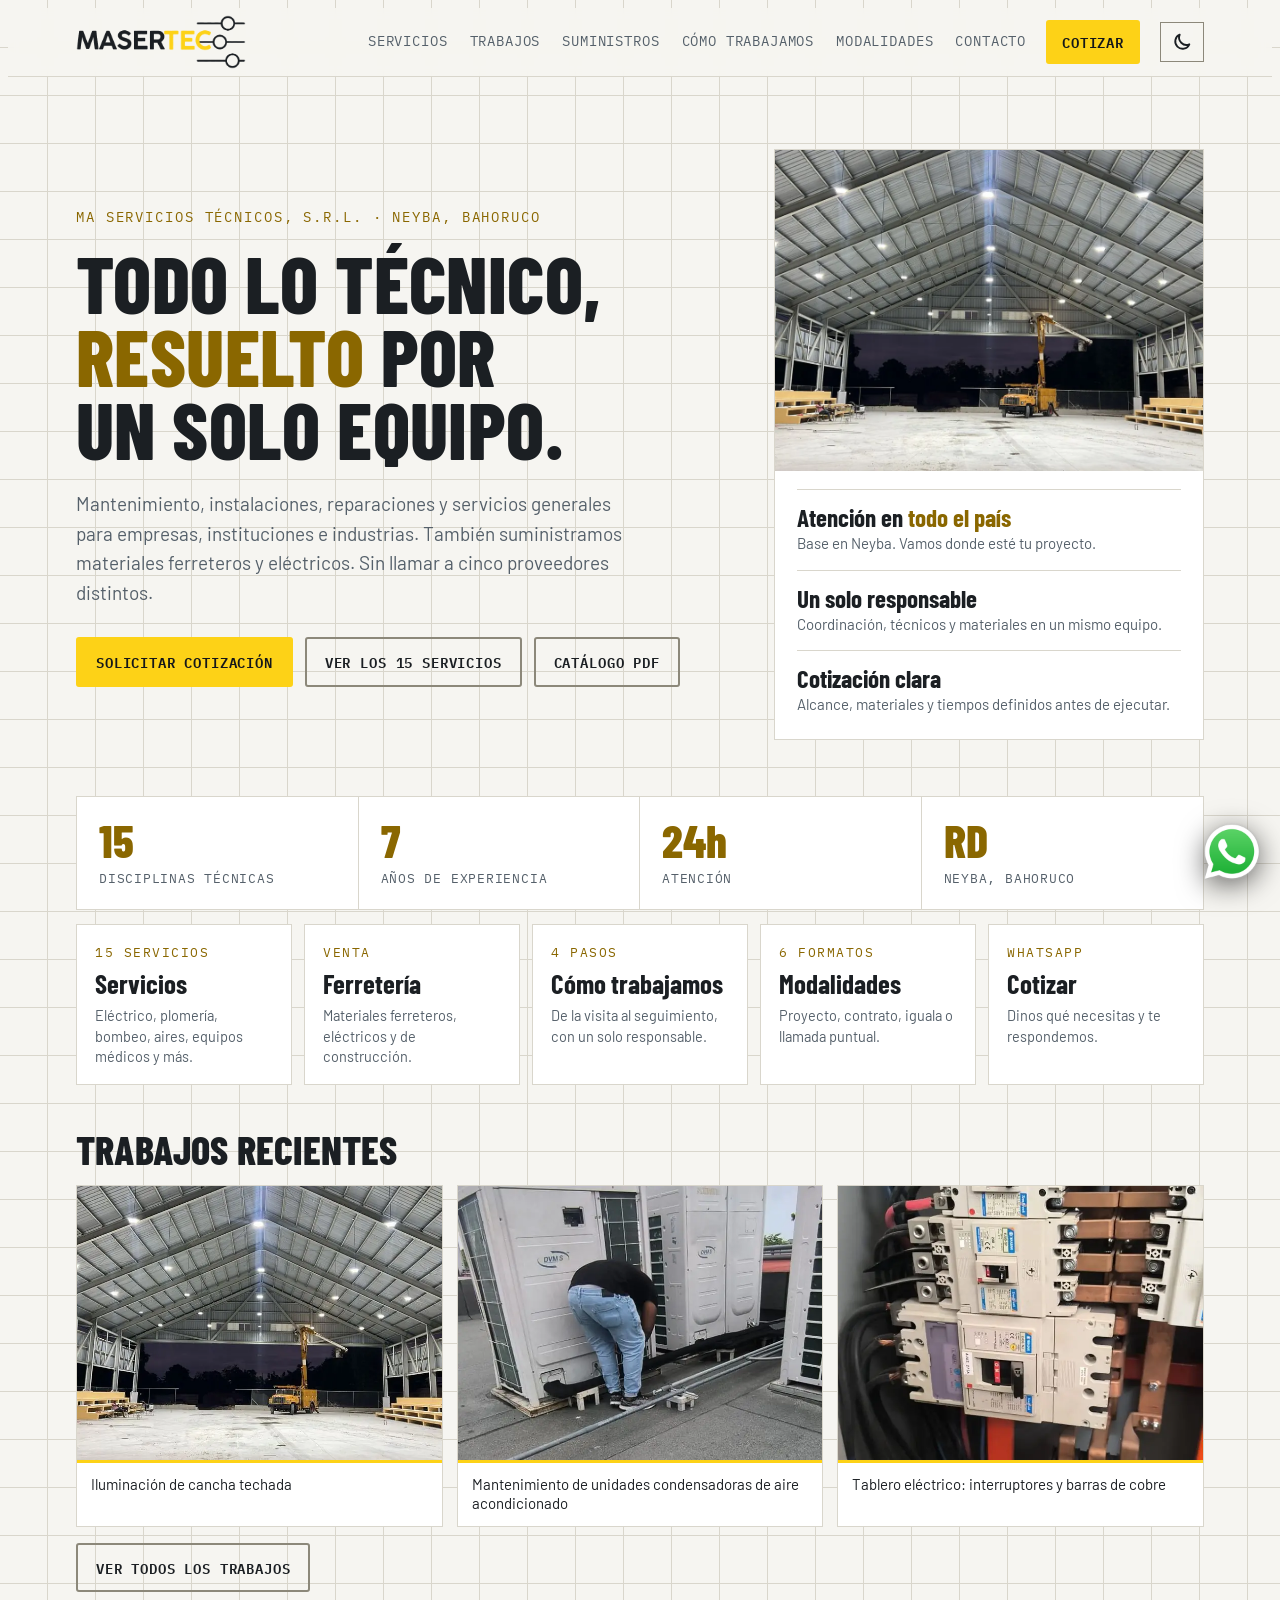
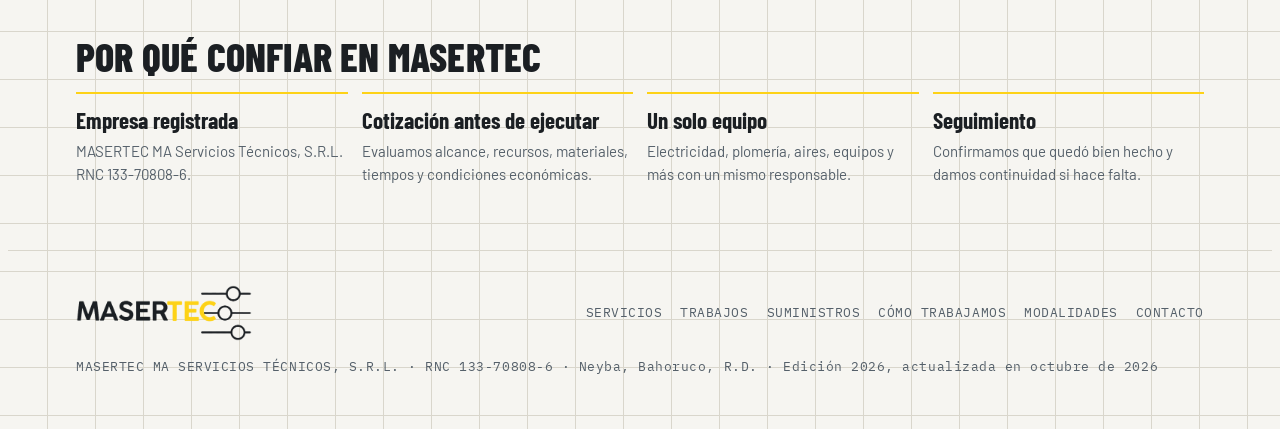
==== commit af98856d: "Foto principal, 7 años, filtros y flechas en galería, fotos en servicios, botón Llamar, WebP y fuent" ====
--- a/index.html
+++ b/index.html
@@ -4,27 +4,27 @@
 <meta charset="utf-8">
 <meta name="viewport" content="width=device-width,initial-scale=1,viewport-fit=cover">
 <title>MASERTEC | Servicios técnicos y suministros en Neyba, Bahoruco</title>
-<meta name="description" content="Mantenimiento eléctrico, plomería, aires acondicionados, bombas, soldadura y suministro de materiales ferreteros y eléctricos. Atención las 24 horas desde Neyba, Bahoruco, para todo el país.">
+<meta name="description" content="7 años de experiencia en mantenimiento eléctrico, plomería, aires acondicionados, bombas y suministro de materiales ferreteros y eléctricos. Atención las 24 horas desde Neyba, Bahoruco, para todo el país.">
 <link rel="canonical" href="https://masertec.netlify.app/">
 <meta name="theme-color" content="#14171a">
 <meta property="og:type" content="website">
 <meta property="og:locale" content="es_DO">
 <meta property="og:site_name" content="MASERTEC MA Servicios Técnicos">
 <meta property="og:title" content="MASERTEC | Servicios técnicos y suministros en Neyba, Bahoruco">
-<meta property="og:description" content="Mantenimiento eléctrico, plomería, aires acondicionados, bombas, soldadura y suministro de materiales ferreteros y eléctricos. Atención las 24 horas desde Neyba, Bahoruco, para todo el país.">
+<meta property="og:description" content="7 años de experiencia en mantenimiento eléctrico, plomería, aires acondicionados, bombas y suministro de materiales ferreteros y eléctricos. Atención las 24 horas desde Neyba, Bahoruco, para todo el país.">
 <meta property="og:url" content="https://masertec.netlify.app/">
-<meta property="og:image" content="https://masertec.netlify.app/og-image.png">
+<meta property="og:image" content="https://masertec.netlify.app/og-image.jpg">
+<meta property="og:image:type" content="image/jpeg">
 <meta property="og:image:width" content="1200">
 <meta property="og:image:height" content="630">
 <meta name="twitter:card" content="summary_large_image">
 <link rel="icon" type="image/png" href="favicon.png">
 <link rel="apple-touch-icon" href="apple-touch-icon.png">
 <script>try{var t=localStorage.getItem("mt-theme");if(t==="light"||t==="dark")document.documentElement.setAttribute("data-theme",t);}catch(e){}</script>
-<link rel="preconnect" href="https://fonts.googleapis.com">
-<link rel="preconnect" href="https://fonts.gstatic.com" crossorigin>
-<link rel="stylesheet" href="https://fonts.googleapis.com/css2?family=Barlow+Condensed:wght@600;700;800&family=Barlow:wght@400;500;600&family=IBM+Plex+Mono:wght@400;500;600&display=swap">
-<link rel="stylesheet" href="style.css?v=0ffc89d5">
-<script type="application/ld+json">{"@context": "https://schema.org", "@type": "LocalBusiness", "name": "MASERTEC MA Servicios Técnicos, S.R.L.", "url": "https://masertec.netlify.app/", "logo": "https://masertec.netlify.app/logo-masertec-claro.png", "image": "https://masertec.netlify.app/og-image.png", "description": "Mantenimiento eléctrico, plomería, aires acondicionados, bombas, soldadura y suministro de materiales ferreteros y eléctricos. Atención las 24 horas desde Neyba, Bahoruco, para todo el país.", "telephone": "+1-829-365-7007", "email": "masertecma@gmail.com", "taxID": "133-70808-6", "address": {"@type": "PostalAddress", "streetAddress": "Calle San Bartolomé", "addressLocality": "Neyba", "addressRegion": "Bahoruco", "addressCountry": "DO"}, "areaServed": {"@type": "Country", "name": "República Dominicana"}, "openingHoursSpecification": {"@type": "OpeningHoursSpecification", "dayOfWeek": ["Monday", "Tuesday", "Wednesday", "Thursday", "Friday", "Saturday", "Sunday"], "opens": "00:00", "closes": "23:59"}}</script>
+<link rel="preload" href="fonts/barlow-400.woff2" as="font" type="font/woff2" crossorigin>
+<link rel="preload" href="fonts/barlow-condensed-800.woff2" as="font" type="font/woff2" crossorigin>
+<link rel="stylesheet" href="style.css?v=39df73b8">
+<script type="application/ld+json">{"@context": "https://schema.org", "@type": "LocalBusiness", "name": "MASERTEC MA Servicios Técnicos, S.R.L.", "url": "https://masertec.netlify.app/", "logo": "https://masertec.netlify.app/logo-masertec-claro.png", "image": "https://masertec.netlify.app/og-image.jpg", "description": "7 años de experiencia en mantenimiento eléctrico, plomería, aires acondicionados, bombas y suministro de materiales ferreteros y eléctricos. Atención las 24 horas desde Neyba, Bahoruco, para todo el país.", "telephone": "+1-829-365-7007", "email": "masertecma@gmail.com", "taxID": "133-70808-6", "address": {"@type": "PostalAddress", "streetAddress": "Calle San Bartolomé", "addressLocality": "Neyba", "addressRegion": "Bahoruco", "addressCountry": "DO"}, "areaServed": {"@type": "Country", "name": "República Dominicana"}, "openingHoursSpecification": {"@type": "OpeningHoursSpecification", "dayOfWeek": ["Monday", "Tuesday", "Wednesday", "Thursday", "Friday", "Saturday", "Sunday"], "opens": "00:00", "closes": "23:59"}}</script>
 </head>
 <body data-page="inicio">
 <a class="skip" id="skip" href="#principal">Saltar al contenido</a>
@@ -33,8 +33,8 @@
 <header class="top">
   <div class="wrap">
     <a class="logo" href="index.html" aria-label="MASERTEC, ir al inicio">
-      <img class="logo-img logo-d" src="logo-masertec.png" width="468" height="147" alt="MASERTEC">
-      <img class="logo-img logo-l" src="logo-masertec-claro.png" width="468" height="147" alt="MASERTEC">
+      <img class="logo-img logo-d" src="logo-masertec.png" width="936" height="297" alt="MASERTEC">
+      <img class="logo-img logo-l" src="logo-masertec-claro.png" width="936" height="297" alt="MASERTEC">
     </a>
     <nav class="nav" id="nav" aria-label="Secciones">
       <a href="servicios.html">Servicios</a><a href="trabajos.html">Trabajos</a><a href="suministros.html">Suministros</a><a href="como-trabajamos.html">Cómo trabajamos</a><a href="modalidades.html">Modalidades</a><a href="contacto.html">Contacto</a>
@@ -62,11 +62,7 @@
           </div>
         </div>
         <aside class="hero-card" aria-label="Respaldo de MASERTEC">
-          <svg class="sliders" viewBox="0 0 400 120" role="img" aria-label="Controles deslizantes, símbolo de MASERTEC">
-            <line x1="20" y1="20" x2="380" y2="20"/><circle class="k" cx="250" cy="20" r="14"/>
-            <line class="acc" x1="20" y1="60" x2="380" y2="60"/><circle class="k k2 acc" cx="150" cy="60" r="14"/>
-            <line x1="20" y1="100" x2="380" y2="100"/><circle class="k k3" cx="290" cy="100" r="14"/>
-          </svg>
+          <img class="hero-photo" src="fotos/hero.webp" width="960" height="720" fetchpriority="high" decoding="async" alt="Cancha techada iluminada, trabajo de MASERTEC">
           <ul class="claims">
             <li><b>Atención en <em>todo el país</em></b><span>Base en Neyba. Vamos donde esté tu proyecto.</span></li>
             <li><b>Un solo responsable</b><span>Coordinación, técnicos y materiales en un mismo equipo.</span></li>
@@ -76,7 +72,7 @@
       </div>
       <div class="stats">
         <div class="stat"><b>15</b><span>disciplinas técnicas</span></div>
-        <div class="stat"><b>1</b><span>equipo responsable</span></div>
+        <div class="stat"><b>7</b><span>años de experiencia</span></div>
         <div class="stat"><b>24h</b><span>atención</span></div>
         <div class="stat"><b>RD</b><span>Neyba, Bahoruco</span></div>
       </div>
@@ -89,7 +85,7 @@
       </nav>
       <div class="trust recent">
         <h2 class="trust-h">Trabajos recientes</h2>
-        <div class="gallery"><a class="shot" href="trabajos.html"><img src="fotos/mini-02.jpg" width="720" height="540" loading="lazy" alt="Cancha techada con estructura metálica y luminarias encendidas al anochecer"><span>Iluminación de cancha techada</span></a><a class="shot" href="trabajos.html"><img src="fotos/mini-05.jpg" width="720" height="540" loading="lazy" alt="Técnico revisando una unidad condensadora Samsung DVM S en una azotea"><span>Mantenimiento de unidades condensadoras de aire acondicionado</span></a><a class="shot" href="trabajos.html"><img src="fotos/mini-06.jpg" width="720" height="540" loading="lazy" alt="Tablero eléctrico con interruptores de caja moldeada, barras de cobre y cables"><span>Tablero eléctrico: interruptores y barras de cobre</span></a></div>
+        <div class="gallery"><a class="shot" href="trabajos.html"><img src="fotos/mini-02.webp" width="720" height="540" loading="lazy" decoding="async" alt="Cancha techada con estructura metálica y luminarias encendidas al anochecer"><span>Iluminación de cancha techada</span></a><a class="shot" href="trabajos.html"><img src="fotos/mini-05.webp" width="720" height="540" loading="lazy" decoding="async" alt="Técnico revisando una unidad condensadora Samsung DVM S en una azotea"><span>Mantenimiento de unidades condensadoras de aire acondicionado</span></a><a class="shot" href="trabajos.html"><img src="fotos/mini-06.webp" width="720" height="540" loading="lazy" decoding="async" alt="Tablero eléctrico con interruptores de caja moldeada, barras de cobre y cables"><span>Tablero eléctrico: interruptores y barras de cobre</span></a></div>
         <p style="margin:16px 0 0"><a class="btn ghost" href="trabajos.html">Ver todos los trabajos</a></p>
       </div>
       <div class="trust">
@@ -108,8 +104,8 @@
 <footer>
   <div class="wrap">
     <a class="logo" href="index.html" aria-label="MASERTEC, ir al inicio">
-      <img class="logo-img logo-d" src="logo-masertec.png" width="468" height="147" alt="MASERTEC">
-      <img class="logo-img logo-l" src="logo-masertec-claro.png" width="468" height="147" alt="MASERTEC">
+      <img class="logo-img logo-d" src="logo-masertec.png" width="936" height="297" alt="MASERTEC">
+      <img class="logo-img logo-l" src="logo-masertec-claro.png" width="936" height="297" alt="MASERTEC">
     </a>
     <nav class="footnav" aria-label="Pie de página">
       <a href="servicios.html">Servicios</a><a href="trabajos.html">Trabajos</a><a href="suministros.html">Suministros</a><a href="como-trabajamos.html">Cómo trabajamos</a><a href="modalidades.html">Modalidades</a><a href="contacto.html">Contacto</a>
@@ -129,7 +125,10 @@
 <div class="wa"><a class="wa-btn" href="https://wa.me/18293657007?text=Hola%2C%20quisiera%20informaci%C3%B3n%20sobre%20sus%20servicios." target="_blank" rel="noopener" aria-label="Escribir por WhatsApp" title="Escribir por WhatsApp">
   <img src="whatsapp.png" width="64" height="64" alt="" aria-hidden="true">
 </a></div>
+<a class="call-btn" href="tel:+18293657007" aria-label="Llamar al (829) 365-7007" title="Llamar">
+  <svg viewBox="0 0 24 24" width="26" height="26" fill="currentColor" aria-hidden="true"><path d="M6.6 10.8a15.1 15.1 0 0 0 6.6 6.6l2.2-2.2a1 1 0 0 1 1-.25 11.4 11.4 0 0 0 3.6.57 1 1 0 0 1 1 1V20a1 1 0 0 1-1 1A17 17 0 0 1 3 4a1 1 0 0 1 1-1h3.5a1 1 0 0 1 1 1c0 1.25.2 2.45.57 3.6a1 1 0 0 1-.25 1z"/></svg>
+</a>
 
-<script src="app.js?v=283753fc" defer></script>
+<script src="app.js?v=0c65ff1c" defer></script>
 </body>
 </html>
--- a/style.css
+++ b/style.css
@@ -1,3 +1,12 @@
+@font-face{font-family:"Barlow";font-style:normal;font-weight:400;font-display:swap;src:url(fonts/barlow-400.woff2) format("woff2")}
+@font-face{font-family:"Barlow";font-style:normal;font-weight:500;font-display:swap;src:url(fonts/barlow-500.woff2) format("woff2")}
+@font-face{font-family:"Barlow";font-style:normal;font-weight:600;font-display:swap;src:url(fonts/barlow-600.woff2) format("woff2")}
+@font-face{font-family:"Barlow Condensed";font-style:normal;font-weight:600;font-display:swap;src:url(fonts/barlow-condensed-600.woff2) format("woff2")}
+@font-face{font-family:"Barlow Condensed";font-style:normal;font-weight:700;font-display:swap;src:url(fonts/barlow-condensed-700.woff2) format("woff2")}
+@font-face{font-family:"Barlow Condensed";font-style:normal;font-weight:800;font-display:swap;src:url(fonts/barlow-condensed-800.woff2) format("woff2")}
+@font-face{font-family:"IBM Plex Mono";font-style:normal;font-weight:400;font-display:swap;src:url(fonts/ibm-plex-mono-400.woff2) format("woff2")}
+@font-face{font-family:"IBM Plex Mono";font-style:normal;font-weight:500;font-display:swap;src:url(fonts/ibm-plex-mono-500.woff2) format("woff2")}
+@font-face{font-family:"IBM Plex Mono";font-style:normal;font-weight:600;font-display:swap;src:url(fonts/ibm-plex-mono-600.woff2) format("woff2")}
 /* Layout: banda oscura de plano técnico, rejilla sutil de fondo, tarjetas de servicio con código MST y una sola acción por tarjeta (agregar a cotización). */
 :root{
   --bg:#14171a;
@@ -358,6 +367,22 @@
 .dd-foot .btn{width:100%;min-height:44px}
 .picked{margin-top:10px}
 @media (min-width:981px) and (max-width:1200px){.nav{gap:14px;font-size:12.5px;letter-spacing:.02em}.top .wrap{gap:6px 12px}.top .btn{padding:9px 11px}}
+/* botón flotante de llamar (solo en móvil y tableta) */
+.call-btn{display:none}
+@media (max-width:980px){
+  .call-btn{display:flex;position:fixed;right:max(20px,env(safe-area-inset-right,0px));bottom:calc(16px + 64px + 12px + env(safe-area-inset-bottom,0px));z-index:25;width:56px;height:56px;border-radius:50%;align-items:center;justify-content:center;background:var(--accent);color:var(--on-accent);box-shadow:0 6px 14px rgba(0,0,0,.45)}
+}
+/* inicio con foto */
+.hero-card{padding:0 0 8px;overflow:hidden}
+.hero-photo{display:block;width:100%;height:auto;aspect-ratio:4/3;object-fit:cover}
+.hero-card .claims{padding:0 22px}
+.svc-photo{display:block;position:relative;margin:4px 0 10px;border:1px solid var(--line);overflow:hidden;text-decoration:none}
+.svc-photo img{display:block;width:100%;height:auto;aspect-ratio:4/3;object-fit:cover}
+.svc-photo span{position:absolute;left:0;bottom:0;padding:5px 10px;background:var(--accent);color:var(--on-accent);font-family:var(--f-mono);font-size:12px;letter-spacing:.06em;text-transform:uppercase}
+.gfilters{display:grid;gap:10px;margin-bottom:20px}
+.lb-nav{position:absolute;top:50%;transform:translateY(-50%);width:44px;height:56px;font-size:30px;line-height:1;color:#fff;background:rgba(0,0,0,.55);border:1px solid rgba(255,255,255,.5);cursor:pointer}
+#lb-prev{left:8px}
+#lb-next{right:8px}
 /* galería de trabajos */
 .gallery{display:grid;grid-template-columns:repeat(3,minmax(0,1fr));gap:14px}
 .shot{display:flex;flex-direction:column;justify-content:flex-start;align-items:stretch;padding:0;border:1px solid var(--line);background:var(--panel);cursor:zoom-in;overflow:hidden;text-align:left;text-decoration:none;color:var(--fg);font:inherit}
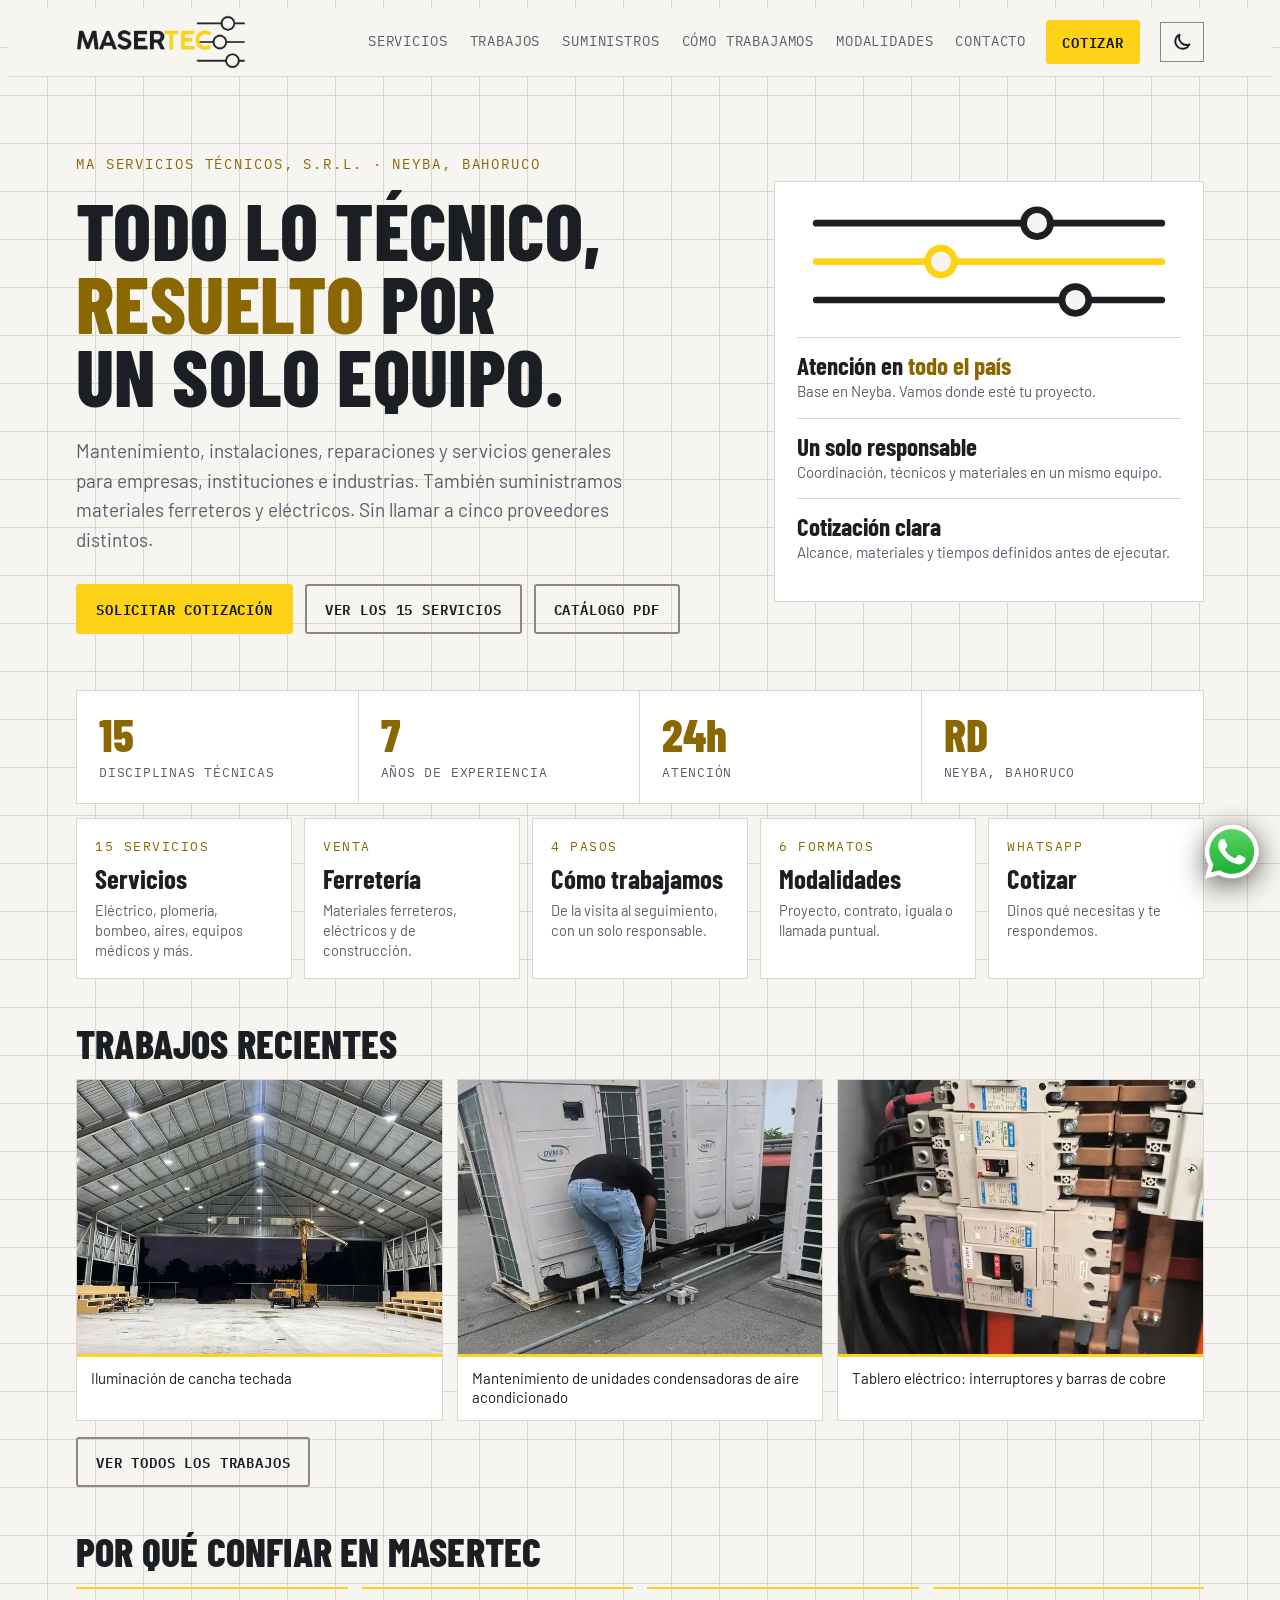
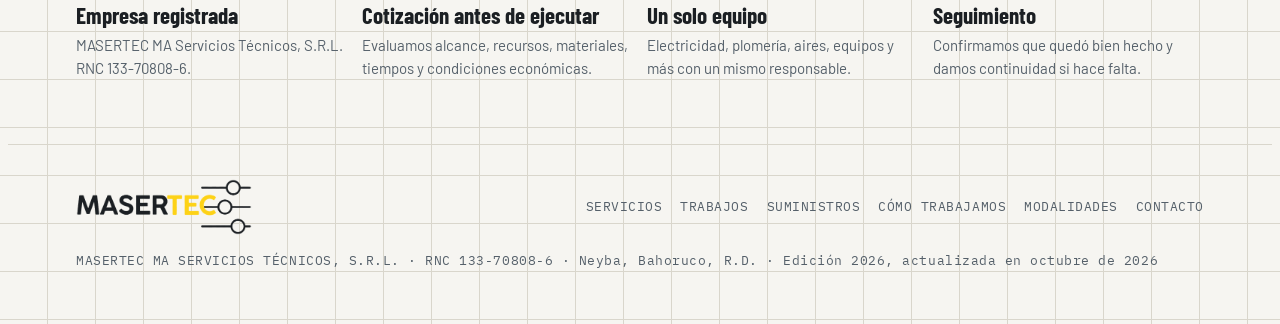
==== commit 49d77680: "Quitar la foto principal del inicio (vuelve el diseño anterior) Co-Authored-By: Claude Sonnet 5.5 <n" ====
--- a/index.html
+++ b/index.html
@@ -23,7 +23,7 @@
 <script>try{var t=localStorage.getItem("mt-theme");if(t==="light"||t==="dark")document.documentElement.setAttribute("data-theme",t);}catch(e){}</script>
 <link rel="preload" href="fonts/barlow-400.woff2" as="font" type="font/woff2" crossorigin>
 <link rel="preload" href="fonts/barlow-condensed-800.woff2" as="font" type="font/woff2" crossorigin>
-<link rel="stylesheet" href="style.css?v=39df73b8">
+<link rel="stylesheet" href="style.css?v=35836911">
 <script type="application/ld+json">{"@context": "https://schema.org", "@type": "LocalBusiness", "name": "MASERTEC MA Servicios Técnicos, S.R.L.", "url": "https://masertec.netlify.app/", "logo": "https://masertec.netlify.app/logo-masertec-claro.png", "image": "https://masertec.netlify.app/og-image.jpg", "description": "7 años de experiencia en mantenimiento eléctrico, plomería, aires acondicionados, bombas y suministro de materiales ferreteros y eléctricos. Atención las 24 horas desde Neyba, Bahoruco, para todo el país.", "telephone": "+1-829-365-7007", "email": "masertecma@gmail.com", "taxID": "133-70808-6", "address": {"@type": "PostalAddress", "streetAddress": "Calle San Bartolomé", "addressLocality": "Neyba", "addressRegion": "Bahoruco", "addressCountry": "DO"}, "areaServed": {"@type": "Country", "name": "República Dominicana"}, "openingHoursSpecification": {"@type": "OpeningHoursSpecification", "dayOfWeek": ["Monday", "Tuesday", "Wednesday", "Thursday", "Friday", "Saturday", "Sunday"], "opens": "00:00", "closes": "23:59"}}</script>
 </head>
 <body data-page="inicio">
@@ -62,7 +62,11 @@
           </div>
         </div>
         <aside class="hero-card" aria-label="Respaldo de MASERTEC">
-          <img class="hero-photo" src="fotos/hero.webp" width="960" height="720" fetchpriority="high" decoding="async" alt="Cancha techada iluminada, trabajo de MASERTEC">
+          <svg class="sliders" viewBox="0 0 400 120" role="img" aria-label="Controles deslizantes, símbolo de MASERTEC">
+            <line x1="20" y1="20" x2="380" y2="20"/><circle class="k" cx="250" cy="20" r="14"/>
+            <line class="acc" x1="20" y1="60" x2="380" y2="60"/><circle class="k k2 acc" cx="150" cy="60" r="14"/>
+            <line x1="20" y1="100" x2="380" y2="100"/><circle class="k k3" cx="290" cy="100" r="14"/>
+          </svg>
           <ul class="claims">
             <li><b>Atención en <em>todo el país</em></b><span>Base en Neyba. Vamos donde esté tu proyecto.</span></li>
             <li><b>Un solo responsable</b><span>Coordinación, técnicos y materiales en un mismo equipo.</span></li>
--- a/style.css
+++ b/style.css
@@ -373,9 +373,6 @@
   .call-btn{display:flex;position:fixed;right:max(20px,env(safe-area-inset-right,0px));bottom:calc(16px + 64px + 12px + env(safe-area-inset-bottom,0px));z-index:25;width:56px;height:56px;border-radius:50%;align-items:center;justify-content:center;background:var(--accent);color:var(--on-accent);box-shadow:0 6px 14px rgba(0,0,0,.45)}
 }
 /* inicio con foto */
-.hero-card{padding:0 0 8px;overflow:hidden}
-.hero-photo{display:block;width:100%;height:auto;aspect-ratio:4/3;object-fit:cover}
-.hero-card .claims{padding:0 22px}
 .svc-photo{display:block;position:relative;margin:4px 0 10px;border:1px solid var(--line);overflow:hidden;text-decoration:none}
 .svc-photo img{display:block;width:100%;height:auto;aspect-ratio:4/3;object-fit:cover}
 .svc-photo span{position:absolute;left:0;bottom:0;padding:5px 10px;background:var(--accent);color:var(--on-accent);font-family:var(--f-mono);font-size:12px;letter-spacing:.06em;text-transform:uppercase}
